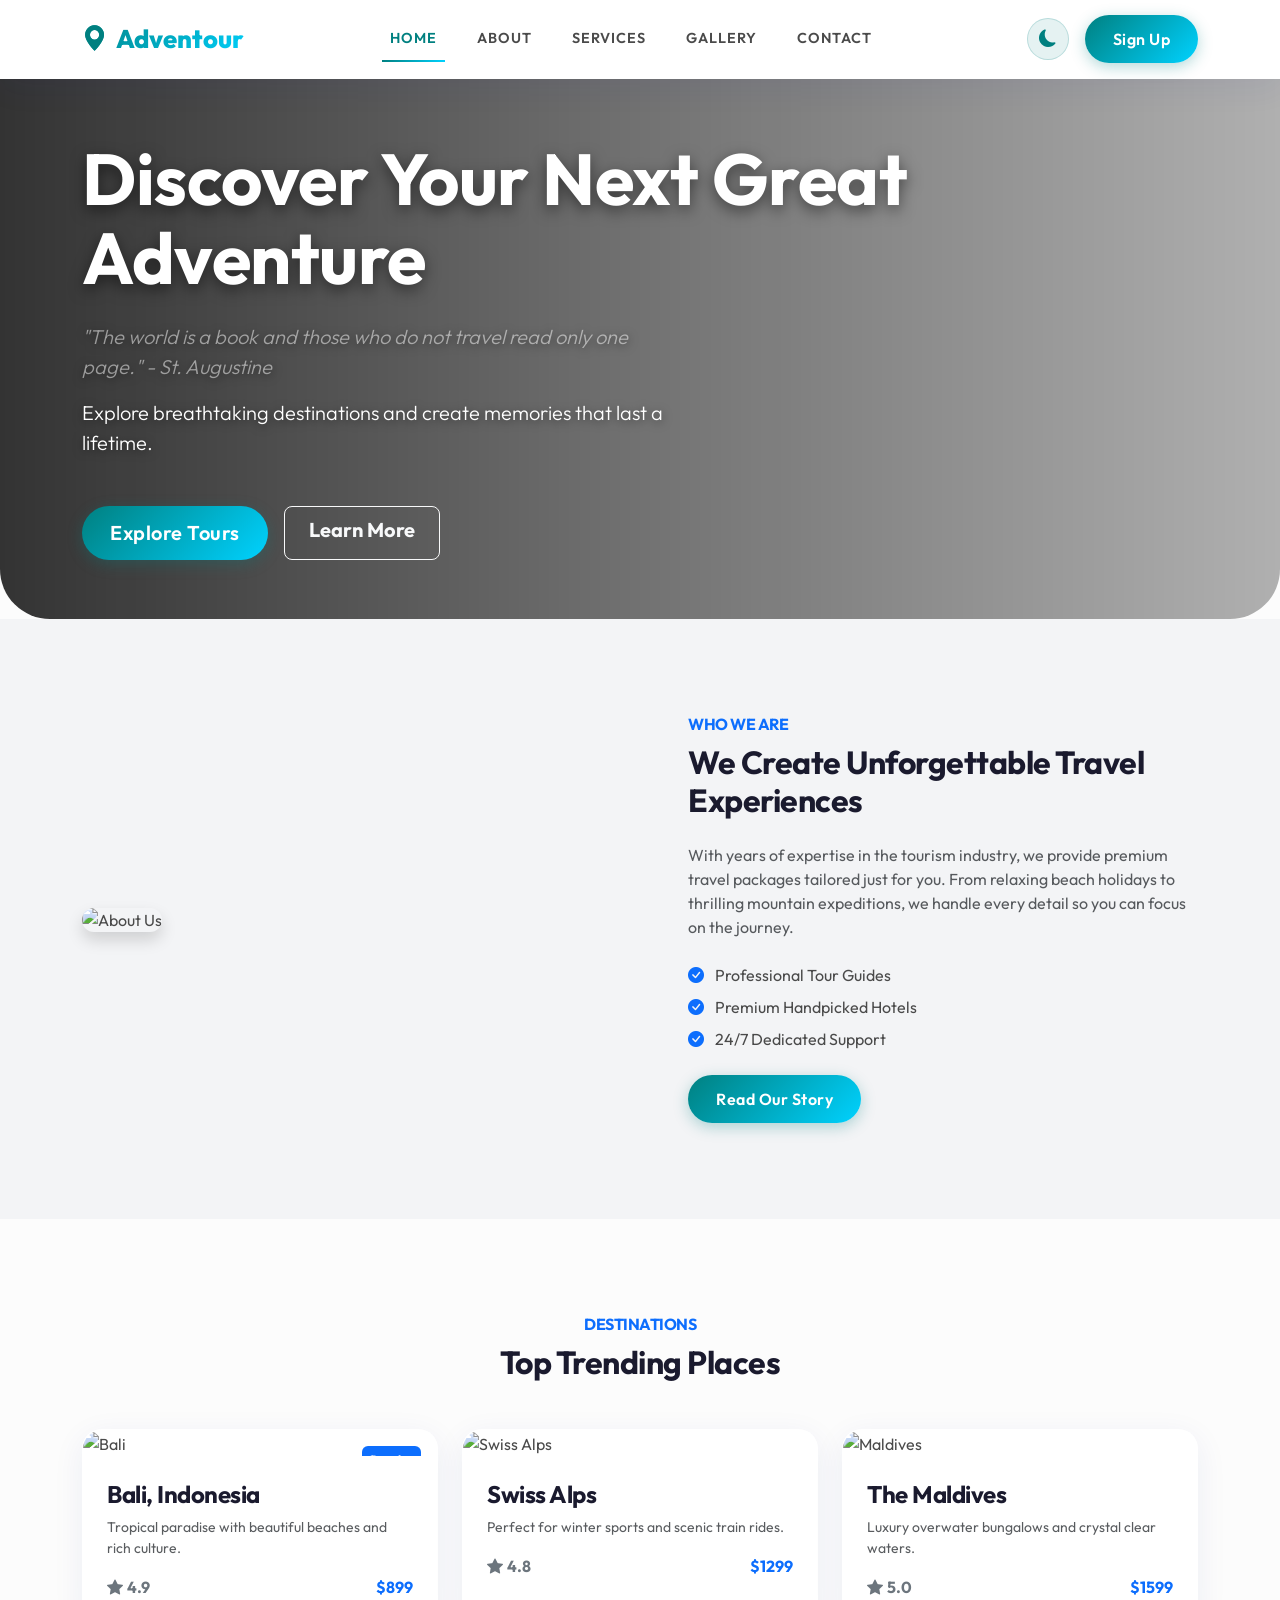
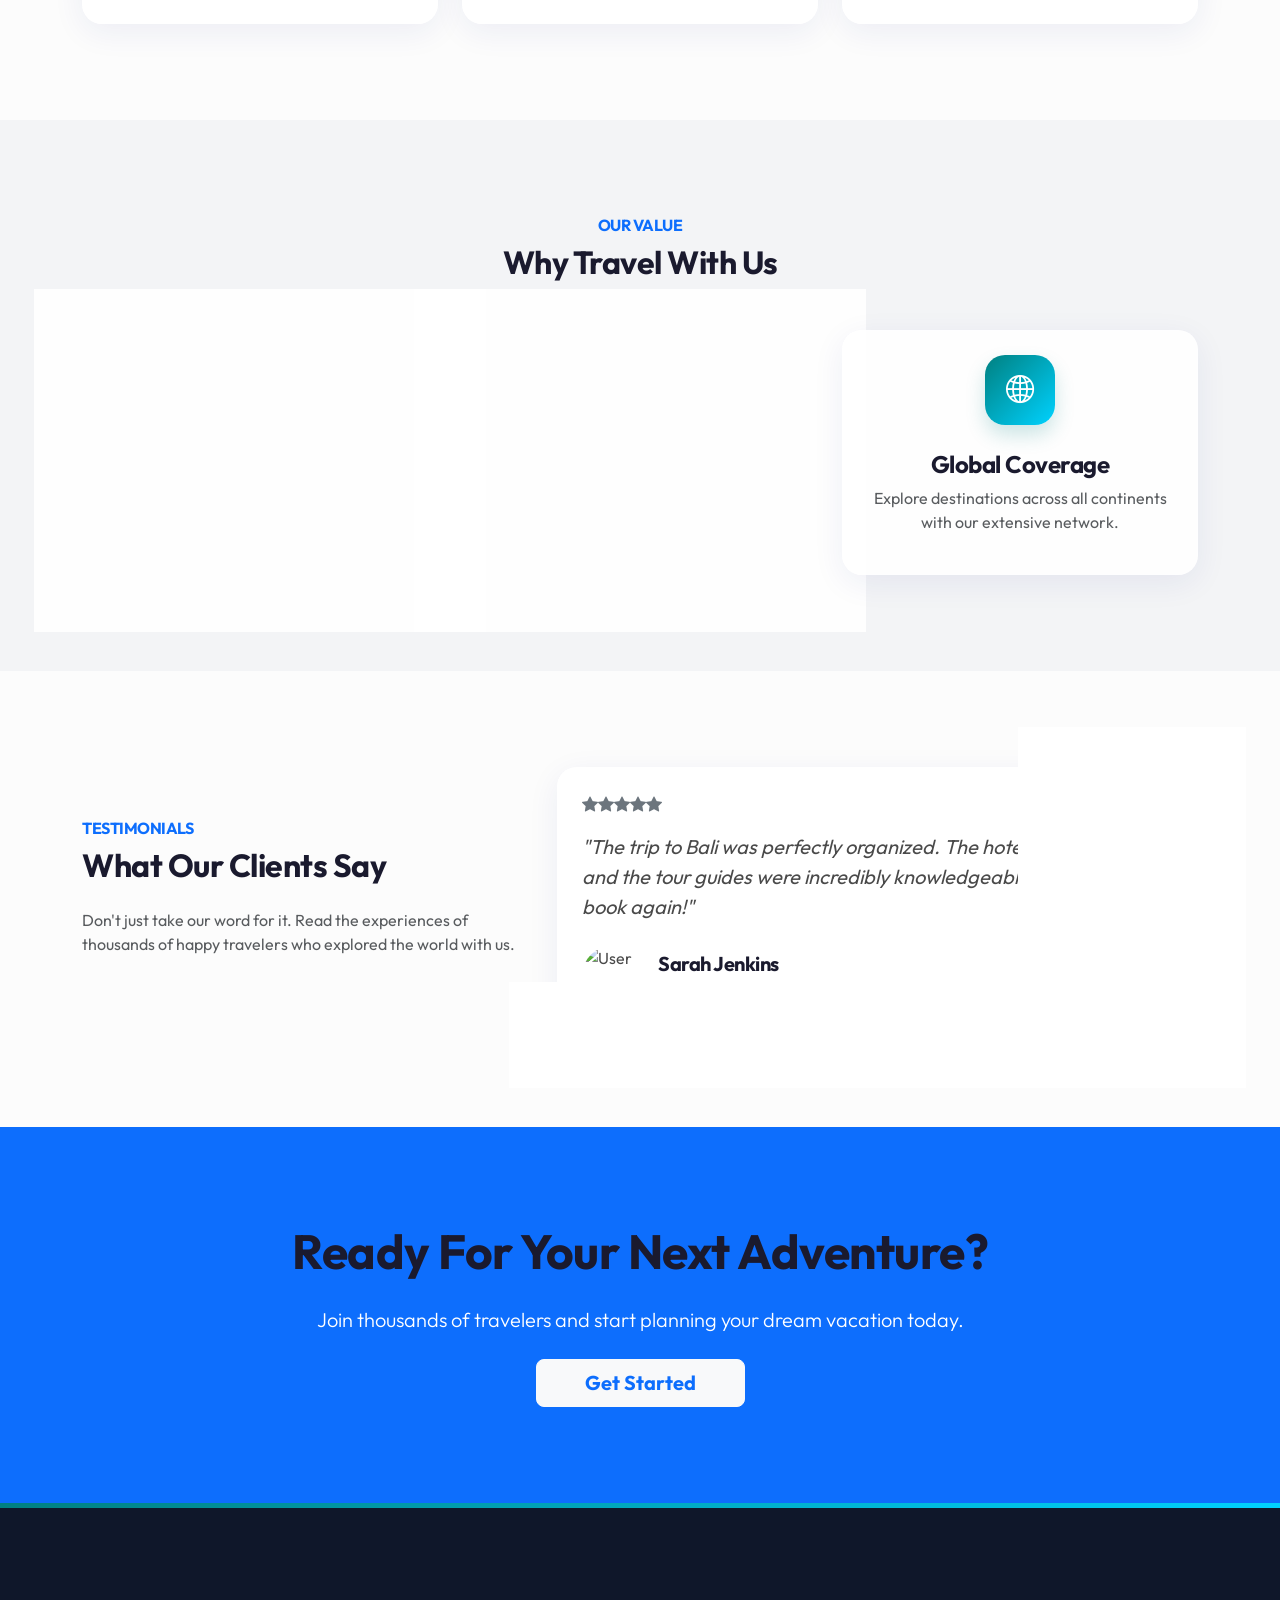
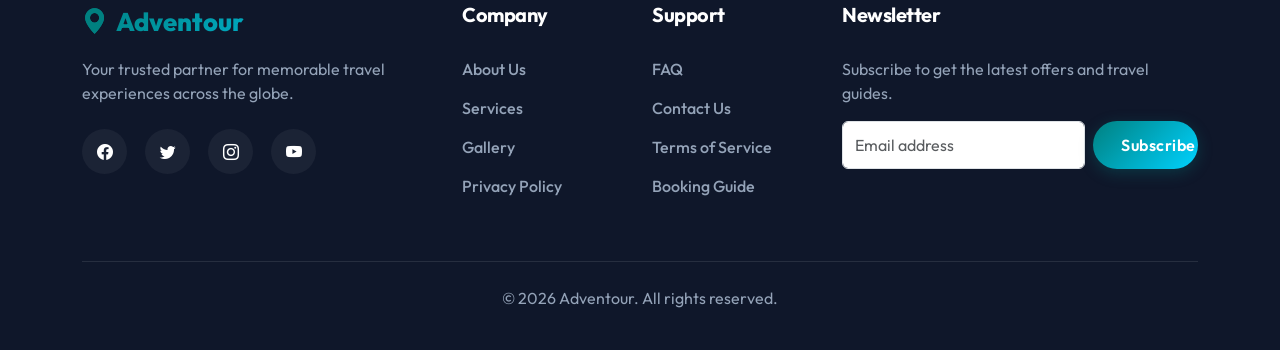
==== index.html @ cae98394 "Initial commit - Complete Adventour UI implementation" ====
<!DOCTYPE html>
<html lang="en">
<head>
  <meta charset="UTF-8">
  <meta name="viewport" content="width=device-width, initial-scale=1.0">
  <title>Adventour - Travel & Tourism</title>
  <meta name="description" content="Explore the world with Adventour. Premium travel and tourism services for your next adventure.">
  
  <!-- Bootstrap 5 CSS -->
  <link href="https://cdn.jsdelivr.net/npm/bootstrap@5.3.0/dist/css/bootstrap.min.css" rel="stylesheet">
  <!-- Bootstrap Icons -->
  <link href="https://cdn.jsdelivr.net/npm/bootstrap-icons@1.10.5/font/bootstrap-icons.css" rel="stylesheet">
  <!-- Custom CSS -->
  <link rel="stylesheet" href="assets/css/style.css">
</head>
<body>

  <!-- Navbar -->
  <nav class="navbar navbar-expand-lg sticky-top">
    <div class="container">
      <a class="navbar-brand" href="index.html">
        <i class="bi bi-geo-alt-fill"></i>Adventour
      </a>
      <button class="navbar-toggler" type="button" data-bs-toggle="offcanvas" data-bs-target="#offcanvasNavbar" aria-controls="offcanvasNavbar">
        <span class="navbar-toggler-icon"></span>
      </button>
      
      <div class="offcanvas offcanvas-end" tabindex="-1" id="offcanvasNavbar" aria-labelledby="offcanvasNavbarLabel">
        <div class="offcanvas-header">
          <h5 class="offcanvas-title" id="offcanvasNavbarLabel">Menu</h5>
          <button type="button" class="btn-close" data-bs-dismiss="offcanvas" aria-label="Close"></button>
        </div>
        <div class="offcanvas-body align-items-center">
          <ul class="navbar-nav mx-auto mb-2 mb-lg-0">
            <li class="nav-item">
              <a class="nav-link active" href="index.html">Home</a>
            </li>
            <li class="nav-item">
              <a class="nav-link" href="about.html">About</a>
            </li>
            <li class="nav-item">
              <a class="nav-link" href="services.html">Services</a>
            </li>
            <li class="nav-item">
              <a class="nav-link" href="gallery.html">Gallery</a>
            </li>
            <li class="nav-item">
              <a class="nav-link" href="contact.html">Contact</a>
            </li>
          </ul>
          <div class="d-flex ms-lg-4 mt-3 mt-lg-0 gap-3 align-items-center">
            <button id="themeToggle" class="theme-toggle" aria-label="Toggle theme">
              <i class="bi bi-moon-fill"></i>
            </button>
            <a href="signup.html" class="btn btn-primary-custom">Sign Up</a>
          </div>
        </div>
      </div>
    </div>
  </nav>

  <!-- Section 1: Hero -->
  <section class="hero-section" style="background-image: url('https://picsum.photos/seed/hero1/1920/1080');">
    <div class="container hero-content animate-up-target">
      <h1 class="display-3 text-white fw-bold mb-4">Discover Your Next Great Adventure</h1>
      <p class="lead text-white-50 fst-italic mb-3">"The world is a book and those who do not travel read only one page." - St. Augustine</p>
      <p class="lead text-white mb-5">Explore breathtaking destinations and create memories that last a lifetime.</p>
      <div class="d-inline-flex gap-3">
        <a href="services.html" class="btn btn-primary-custom btn-lg">Explore Tours</a>
        <a href="about.html" class="btn btn-outline-light btn-lg rounded-3 fw-bold px-4">Learn More</a>
      </div>
    </div>
  </section>

  <!-- Section 2: About Us Snippet -->
  <section class="py-5 bg-light-bg">
    <div class="container py-5">
      <div class="row align-items-center">
        <div class="col-lg-6 mb-4 mb-lg-0 animate-up-target">
          <img src="https://picsum.photos/seed/about-home/600/500" alt="About Us" class="img-fluid rounded-4 shadow">
        </div>
        <div class="col-lg-6 ps-lg-5 animate-up-target" style="animation-delay: 0.2s;">
          <h6 class="text-primary fw-bold text-uppercase mb-2">Who We Are</h6>
          <h2 class="mb-4">We Create Unforgettable Travel Experiences</h2>
          <p class="text-muted mb-4">With years of expertise in the tourism industry, we provide premium travel packages tailored just for you. From relaxing beach holidays to thrilling mountain expeditions, we handle every detail so you can focus on the journey.</p>
          <ul class="list-unstyled mb-4">
            <li class="mb-2"><i class="bi bi-check-circle-fill text-primary me-2"></i> Professional Tour Guides</li>
            <li class="mb-2"><i class="bi bi-check-circle-fill text-primary me-2"></i> Premium Handpicked Hotels</li>
            <li class="mb-2"><i class="bi bi-check-circle-fill text-primary me-2"></i> 24/7 Dedicated Support</li>
          </ul>
          <a href="about.html" class="btn btn-primary-custom">Read Our Story</a>
        </div>
      </div>
    </div>
  </section>

  <!-- Section 3: Popular Destinations -->
  <section class="py-5">
    <div class="container py-5">
      <div class="text-center mb-5 animate-up-target">
        <h6 class="text-primary fw-bold text-uppercase mb-2">Destinations</h6>
        <h2>Top Trending Places</h2>
      </div>
      <div class="row g-4">
        <div class="col-md-4 animate-up-target">
          <div class="destination-card h-100">
            <div class="position-relative overflow-hidden">
              <img src="https://picsum.photos/seed/dest1/400/300" alt="Bali">
              <span class="badge bg-primary position-absolute top-0 end-0 m-3 p-2">Popular</span>
            </div>
            <div class="p-4">
              <h4 class="mb-2">Bali, Indonesia</h4>
              <p class="text-muted small mb-3">Tropical paradise with beautiful beaches and rich culture.</p>
              <div class="d-flex justify-content-between align-items-center">
                <span class="text-secondary fw-bold"><i class="bi bi-star-fill me-1"></i>4.9</span>
                <span class="text-primary fw-bold">$899</span>
              </div>
            </div>
          </div>
        </div>
        <div class="col-md-4 animate-up-target" style="animation-delay: 0.1s;">
          <div class="destination-card h-100">
            <div class="position-relative overflow-hidden">
              <img src="https://picsum.photos/seed/dest2/400/300" alt="Swiss Alps">
            </div>
            <div class="p-4">
              <h4 class="mb-2">Swiss Alps</h4>
              <p class="text-muted small mb-3">Perfect for winter sports and scenic train rides.</p>
              <div class="d-flex justify-content-between align-items-center">
                <span class="text-secondary fw-bold"><i class="bi bi-star-fill me-1"></i>4.8</span>
                <span class="text-primary fw-bold">$1299</span>
              </div>
            </div>
          </div>
        </div>
        <div class="col-md-4 animate-up-target" style="animation-delay: 0.2s;">
          <div class="destination-card h-100">
            <div class="position-relative overflow-hidden">
              <img src="https://picsum.photos/seed/dest3/400/300" alt="Maldives">
            </div>
            <div class="p-4">
              <h4 class="mb-2">The Maldives</h4>
              <p class="text-muted small mb-3">Luxury overwater bungalows and crystal clear waters.</p>
              <div class="d-flex justify-content-between align-items-center">
                <span class="text-secondary fw-bold"><i class="bi bi-star-fill me-1"></i>5.0</span>
                <span class="text-primary fw-bold">$1599</span>
              </div>
            </div>
          </div>
        </div>
      </div>
    </div>
  </section>

  <!-- Section 4: Why Choose Us -->
  <section class="py-5 bg-light-bg">
    <div class="container py-5">
      <div class="text-center mb-5 animate-up-target">
        <h6 class="text-primary fw-bold text-uppercase mb-2">Our Value</h6>
        <h2>Why Travel With Us</h2>
      </div>
      <div class="row g-4 text-center">
        <div class="col-md-4 animate-up-target">
          <div class="feature-card p-4 h-100 d-flex flex-column align-items-center">
            <div class="icon-box"><i class="bi bi-wallet2"></i></div>
            <h4>Best Price Guarantee</h4>
            <p class="text-muted">We ensure you get the best value for your money with no hidden costs.</p>
          </div>
        </div>
        <div class="col-md-4 animate-up-target" style="animation-delay: 0.1s;">
          <div class="feature-card p-4 h-100 d-flex flex-column align-items-center">
            <div class="icon-box"><i class="bi bi-shield-check"></i></div>
            <h4>Safe & Secure</h4>
            <p class="text-muted">Your safety is our top priority, with strict protocols and insured trips.</p>
          </div>
        </div>
        <div class="col-md-4 animate-up-target" style="animation-delay: 0.2s;">
          <div class="feature-card p-4 h-100 d-flex flex-column align-items-center">
            <div class="icon-box"><i class="bi bi-globe2"></i></div>
            <h4>Global Coverage</h4>
            <p class="text-muted">Explore destinations across all continents with our extensive network.</p>
          </div>
        </div>
      </div>
    </div>
  </section>

  <!-- Section 5: Testimonials -->
  <section class="py-5">
    <div class="container py-5">
      <div class="row align-items-center">
        <div class="col-lg-5 animate-up-target">
          <h6 class="text-primary fw-bold text-uppercase mb-2">Testimonials</h6>
          <h2 class="mb-4">What Our Clients Say</h2>
          <p class="text-muted mb-4">Don't just take our word for it. Read the experiences of thousands of happy travelers who explored the world with us.</p>
        </div>
        <div class="col-lg-7 animate-up-target" style="animation-delay: 0.2s;">
          <div class="feature-card p-4">
            <div class="d-flex mb-3 text-secondary">
              <i class="bi bi-star-fill"></i><i class="bi bi-star-fill"></i><i class="bi bi-star-fill"></i><i class="bi bi-star-fill"></i><i class="bi bi-star-fill"></i>
            </div>
            <p class="fs-5 fst-italic mb-4">"The trip to Bali was perfectly organized. The hotel was amazing and the tour guides were incredibly knowledgeable. Will definitely book again!"</p>
            <div class="d-flex align-items-center">
              <img src="https://picsum.photos/seed/user1/60/60" alt="User" class="rounded-circle me-3" width="60" height="60">
              <div>
                <h5 class="mb-0">Sarah Jenkins</h5>
                <small class="text-muted">Travelled to Bali</small>
              </div>
            </div>
          </div>
        </div>
      </div>
    </div>
  </section>

  <!-- Section 6: CTA -->
  <section class="py-5 bg-primary text-white text-center">
    <div class="container py-5 animate-up-target">
      <h2 class="display-5 fw-bold mb-4">Ready For Your Next Adventure?</h2>
      <p class="lead mb-4">Join thousands of travelers and start planning your dream vacation today.</p>
      <a href="signup.html" class="btn btn-light btn-lg fw-bold text-primary px-5 rounded-3">Get Started</a>
    </div>
  </section>

  <!-- Footer -->
  <footer class="footer">
    <div class="container">
      <div class="row g-4">
        <div class="col-lg-4 col-md-6">
          <a href="index.html" class="text-decoration-none d-block mb-3 brand-logo">
            <i class="bi bi-geo-alt-fill"></i>Adventour
          </a>
          <p class="mb-4">Your trusted partner for memorable travel experiences across the globe.</p>
          <div class="social-icons">
            <a href="#"><i class="bi bi-facebook"></i></a>
            <a href="#"><i class="bi bi-twitter"></i></a>
            <a href="#"><i class="bi bi-instagram"></i></a>
            <a href="#"><i class="bi bi-youtube"></i></a>
          </div>
        </div>
        <div class="col-lg-2 col-md-6">
          <h5>Company</h5>
          <a href="about.html" class="footer-link">About Us</a>
          <a href="services.html" class="footer-link">Services</a>
          <a href="gallery.html" class="footer-link">Gallery</a>
          <a href="#" class="footer-link">Privacy Policy</a>
        </div>
        <div class="col-lg-2 col-md-6">
          <h5>Support</h5>
          <a href="#" class="footer-link">FAQ</a>
          <a href="#" class="footer-link">Contact Us</a>
          <a href="#" class="footer-link">Terms of Service</a>
          <a href="#" class="footer-link">Booking Guide</a>
        </div>
        <div class="col-lg-4 col-md-6">
          <h5>Newsletter</h5>
          <p>Subscribe to get the latest offers and travel guides.</p>
          <form class="d-flex mt-3">
            <input type="email" class="form-control me-2" placeholder="Email address" required>
            <button class="btn btn-primary-custom" type="submit">Subscribe</button>
          </form>
        </div>
      </div>
      <hr class="mt-5 mb-4 border-secondary">
      <div class="text-center">
        <p class="mb-0">&copy; 2026 Adventour. All rights reserved.</p>
      </div>
    </div>
  </footer>

  <button id="backToTop" title="Go to top"><i class="bi bi-arrow-up"></i></button>

  <!-- Bootstrap JS -->
  <script src="https://cdn.jsdelivr.net/npm/bootstrap@5.3.0/dist/js/bootstrap.bundle.min.js"></script>
  <!-- Custom JS -->
  <script src="assets/js/main.js"></script>
</body>
</html>
---- assets/css/style.css ----
@import url('https://fonts.googleapis.com/css2?family=Outfit:wght@300;400;500;600;700;800&display=swap');

:root {
  /* Rich Teal/Azure Theme */
  --primary-color: #008080; /* Teal */
  --primary-gradient: linear-gradient(135deg, #008080 0%, #00d2ff 100%);
  --secondary-color: #ff9a44;
  --tertiary-color: #1a1a2e;
  --bg-color: #fcfcfc;
  --text-color: #4a4a4a;
  --light-bg: #f3f4f6;
  --card-bg: rgba(255, 255, 255, 0.85);
  --glass-border: rgba(255, 255, 255, 0.4);
  --glass-shadow: 0 8px 32px 0 rgba(31, 38, 135, 0.07);
  --transition: all 0.4s cubic-bezier(0.25, 0.8, 0.25, 1);
}

[data-theme="dark"] {
  --primary-color: #00d2ff;
  --primary-gradient: linear-gradient(135deg, #00d2ff 0%, #008080 100%);
  --secondary-color: #ffb75e;
  --tertiary-color: #f8fafc;
  --bg-color: #0f172a;
  --text-color: #e2e8f0;
  --light-bg: #1e293b;
  --card-bg: rgba(30, 41, 59, 0.7);
  --glass-border: rgba(255, 255, 255, 0.05);
  --glass-shadow: 0 8px 32px 0 rgba(0, 0, 0, 0.3);
}

/* Strict Dark Mode Contrast Overrides */
[data-theme="dark"] .text-muted, 
[data-theme="dark"] .text-secondary {
  color: #94a3b8 !important;
}

[data-theme="dark"] .form-control {
  background-color: #1e293b;
  border-color: rgba(255, 255, 255, 0.1);
  color: #f8fafc;
}

[data-theme="dark"] .form-control::placeholder {
  color: #64748b;
}

[data-theme="dark"] .form-control:focus {
  background-color: #0f172a;
  color: #f8fafc;
}

[data-theme="dark"] .input-group .btn-outline-secondary,
[data-theme="dark"] .auth-wrapper .btn-outline-secondary {
  border-color: rgba(255, 255, 255, 0.2);
  color: #cbd5e1;
}

[data-theme="dark"] .auth-wrapper .btn-outline-secondary:hover {
  background-color: rgba(255, 255, 255, 0.1);
  color: #fff;
}

[data-theme="dark"] .accordion-button {
  color: #f8fafc;
  background-color: transparent;
}
[data-theme="dark"] .accordion-button:not(.collapsed) {
  color: var(--primary-color);
  background-color: rgba(0, 210, 255, 0.05);
}
[data-theme="dark"] .accordion-button::after {
  filter: invert(1);
}

/* Utility Background */
.bg-light-bg {
  background-color: var(--light-bg);
}

body {
  font-family: 'Outfit', sans-serif;
  background-color: var(--bg-color);
  color: var(--text-color);
  transition: var(--transition);
  overflow-x: hidden;
}

h1, h2, h3, h4, h5, h6 {
  font-weight: 700;
  color: var(--tertiary-color);
  letter-spacing: -0.5px;
}

a {
  text-decoration: none;
  color: var(--primary-color);
  transition: var(--transition);
}

a:hover {
  color: var(--secondary-color);
}

/* Custom Buttons with Premium Feel */
.btn-primary-custom {
  background: var(--primary-gradient);
  color: white !important;
  border: none;
  padding: 12px 28px;
  border-radius: 50px;
  font-weight: 600;
  letter-spacing: 0.5px;
  transition: var(--transition);
  box-shadow: 0 4px 15px rgba(0, 128, 128, 0.3);
  position: relative;
  overflow: hidden;
  z-index: 1;
}

.btn-primary-custom::before {
  content: '';
  position: absolute;
  top: 0; left: 0; right: 0; bottom: 0;
  background: linear-gradient(135deg, #00d2ff 0%, #008080 100%);
  z-index: -1;
  transition: var(--transition);
  opacity: 0;
}

.btn-primary-custom:hover::before {
  opacity: 1;
}

.btn-primary-custom:hover {
  transform: translateY(-3px);
  box-shadow: 0 8px 25px rgba(0, 128, 128, 0.4);
}

.btn-outline-custom {
  background-color: transparent;
  color: var(--primary-color) !important;
  border: 2px solid var(--primary-color);
  padding: 10px 26px;
  border-radius: 50px;
  font-weight: 600;
  transition: var(--transition);
}

.btn-outline-custom:hover {
  background: var(--primary-gradient);
  border-color: transparent;
  color: white !important;
  transform: translateY(-3px);
  box-shadow: 0 8px 25px rgba(0, 128, 128, 0.3);
}

/* Glassmorphism Navbar */
.navbar {
  background-color: var(--card-bg) !important;
  backdrop-filter: blur(12px);
  -webkit-backdrop-filter: blur(12px);
  border-bottom: 1px solid var(--glass-border);
  box-shadow: var(--glass-shadow);
  padding: 15px 0;
  transition: var(--transition);
}

.navbar-brand, .brand-logo {
  font-weight: 800 !important;
  font-size: 1.6rem !important;
  background: var(--primary-gradient);
  -webkit-background-clip: text;
  -webkit-text-fill-color: transparent;
  display: inline-block;
}

.navbar-brand i, .brand-logo i {
  -webkit-text-fill-color: var(--primary-color);
  margin-right: 8px;
}
[dir="rtl"] .navbar-brand i, [dir="rtl"] .brand-logo i { margin-right: 0; margin-left: 8px; }

.nav-link {
  font-weight: 600;
  color: var(--text-color) !important;
  margin: 0 12px;
  position: relative;
  text-transform: uppercase;
  font-size: 0.9rem;
  letter-spacing: 1px;
}

.nav-link::after {
  content: '';
  position: absolute;
  width: 0; height: 2px;
  bottom: -4px; left: 0;
  background: var(--primary-gradient);
  transition: var(--transition);
}

.nav-link:hover::after, .nav-link.active::after {
  width: 100%;
}

.nav-link:hover, .nav-link.active {
  color: var(--primary-color) !important;
}

/* Polished Theme Toggle */
.theme-toggle {
  cursor: pointer;
  font-size: 1.1rem;
  color: var(--primary-color);
  background: rgba(0, 128, 128, 0.1);
  border: 1px solid rgba(0, 128, 128, 0.2);
  width: 42px;
  height: 42px;
  border-radius: 50%;
  display: flex;
  align-items: center;
  justify-content: center;
  transition: var(--transition);
}
[data-theme="dark"] .theme-toggle {
  background: rgba(0, 210, 255, 0.1);
  border-color: rgba(0, 210, 255, 0.2);
}
.theme-toggle:hover {
  transform: rotate(30deg) scale(1.1);
  background: var(--primary-gradient);
  color: white;
}

/* Premium Hero Section */
.hero-section {
  position: relative;
  height: 60vh;
  min-height: 450px;
  display: flex;
  align-items: center;
  background-size: cover;
  background-position: center;
  background-attachment: fixed;
  color: white;
  border-bottom-left-radius: 50px;
  border-bottom-right-radius: 50px;
  overflow: hidden;
}
.hero-section::before {
  content: '';
  position: absolute;
  top: 0; left: 0; right: 0; bottom: 0;
  background: linear-gradient(to right, rgba(0,0,0,0.8) 0%, rgba(0,0,0,0.3) 100%);
  z-index: 1;
}
.hero-content {
  position: relative;
  z-index: 2;
  width: 100%;
}

.hero-content h1 {
  font-size: 4.5rem;
  line-height: 1.1;
  text-shadow: 0 5px 15px rgba(0,0,0,0.5);
  color: #fff;
}
.hero-content p {
  font-size: 1.25rem;
  max-width: 600px;
  text-shadow: 0 2px 10px rgba(0,0,0,0.5);
  margin-bottom: 2rem;
}

@media (max-width: 768px) {
  .hero-content h1 { font-size: 3rem; }
  .hero-section { border-radius: 0; }
  .hero-content { text-align: center !important; }
  .hero-content p { margin: 0 auto 2rem; }
}

/* Glassmorphism Cards & Hover Effects */
.feature-card, .service-card, .destination-card, .gallery-item {
  background: var(--card-bg);
  backdrop-filter: blur(10px);
  -webkit-backdrop-filter: blur(10px);
  border: 1px solid var(--glass-border);
  border-radius: 20px;
  overflow: hidden;
  box-shadow: var(--glass-shadow);
  transition: var(--transition);
}

.feature-card:hover, .service-card:hover, .destination-card:hover {
  transform: translateY(-12px);
  box-shadow: 0 20px 40px rgba(0,0,0,0.15);
  border-color: var(--primary-color);
}

.service-card img, .destination-card img, .gallery-item img {
  width: 100%;
  height: 280px;
  object-fit: cover;
  transition: transform 0.6s cubic-bezier(0.25, 0.8, 0.25, 1);
}

.destination-card:hover img, .gallery-item:hover img {
  transform: scale(1.1);
}

.icon-box {
  width: 70px;
  height: 70px;
  background: var(--primary-gradient);
  color: white;
  border-radius: 20px;
  display: flex;
  align-items: center;
  justify-content: center;
  font-size: 28px;
  margin-bottom: 25px;
  box-shadow: 0 10px 20px rgba(0,128,128,0.2);
}

/* Footer */
.footer {
  background-color: #0f172a; /* Always dark slate for contrast */
  color: #94a3b8;
  padding: 100px 0 40px;
  position: relative;
  overflow: hidden;
}

.footer p {
  color: #94a3b8 !important;
}

.footer::before {
  content: '';
  position: absolute;
  top: 0; left: 0; width: 100%; height: 5px;
  background: var(--primary-gradient);
}

.footer h5 {
  color: #ffffff !important;
  margin-bottom: 30px;
  font-weight: 700;
}

.footer-link {
  color: #94a3b8;
  display: block;
  margin-bottom: 15px;
  font-weight: 500;
}

.footer-link:hover {
  color: var(--primary-color);
  transform: translateX(5px);
}
[dir="rtl"] .footer-link:hover { transform: translateX(-5px); }

.social-icons a {
  display: inline-flex;
  align-items: center;
  justify-content: center;
  width: 45px;
  height: 45px;
  background: rgba(255,255,255,0.05);
  color: white;
  border-radius: 50%;
  margin-right: 15px;
  transition: var(--transition);
}
[dir="rtl"] .social-icons a { margin-right: 0; margin-left: 15px; }
.social-icons a:hover {
  background: var(--primary-gradient);
  transform: translateY(-5px);
  box-shadow: 0 10px 20px rgba(0,128,128,0.3);
}

#backToTop {
  position: fixed;
  bottom: 40px;
  right: 40px;
  width: 55px;
  height: 55px;
  border-radius: 50%;
  background: var(--primary-gradient);
  color: white;
  border: none;
  display: none;
  align-items: center;
  justify-content: center;
  z-index: 99;
  cursor: pointer;
  box-shadow: 0 10px 25px rgba(0,128,128,0.4);
  transition: var(--transition);
}
[dir="rtl"] #backToTop { right: auto; left: 40px; }
#backToTop:hover {
  transform: translateY(-5px);
}

/* Auth & Contact Pages */
.auth-wrapper {
  min-height: 100vh;
  display: flex;
  align-items: center;
  background: var(--light-bg);
  padding: 60px 0;
  position: relative;
  z-index: 1;
}

.auth-wrapper::before {
  content: '';
  position: absolute;
  top: 0; left: 0; right: 0; bottom: 0;
  background-image: radial-gradient(circle at 15% 50%, rgba(0, 128, 128, 0.05), transparent 25%),
                    radial-gradient(circle at 85% 30%, rgba(0, 210, 255, 0.05), transparent 25%);
  z-index: -1;
}

/* Floating Labels for Forms */
.form-floating > .form-control:focus ~ label,
.form-floating > .form-control:not(:placeholder-shown) ~ label {
  color: var(--primary-color);
}
.form-control:focus {
  border-color: var(--primary-color);
  box-shadow: 0 0 0 0.25rem rgba(0, 128, 128, 0.25);
}

/* Animations */
.animate-up {
  opacity: 0;
  transform: translateY(40px);
  animation: slideUp 0.8s cubic-bezier(0.25, 0.8, 0.25, 1) forwards;
}

@keyframes slideUp {
  to {
    opacity: 1;
    transform: translateY(0);
  }
}
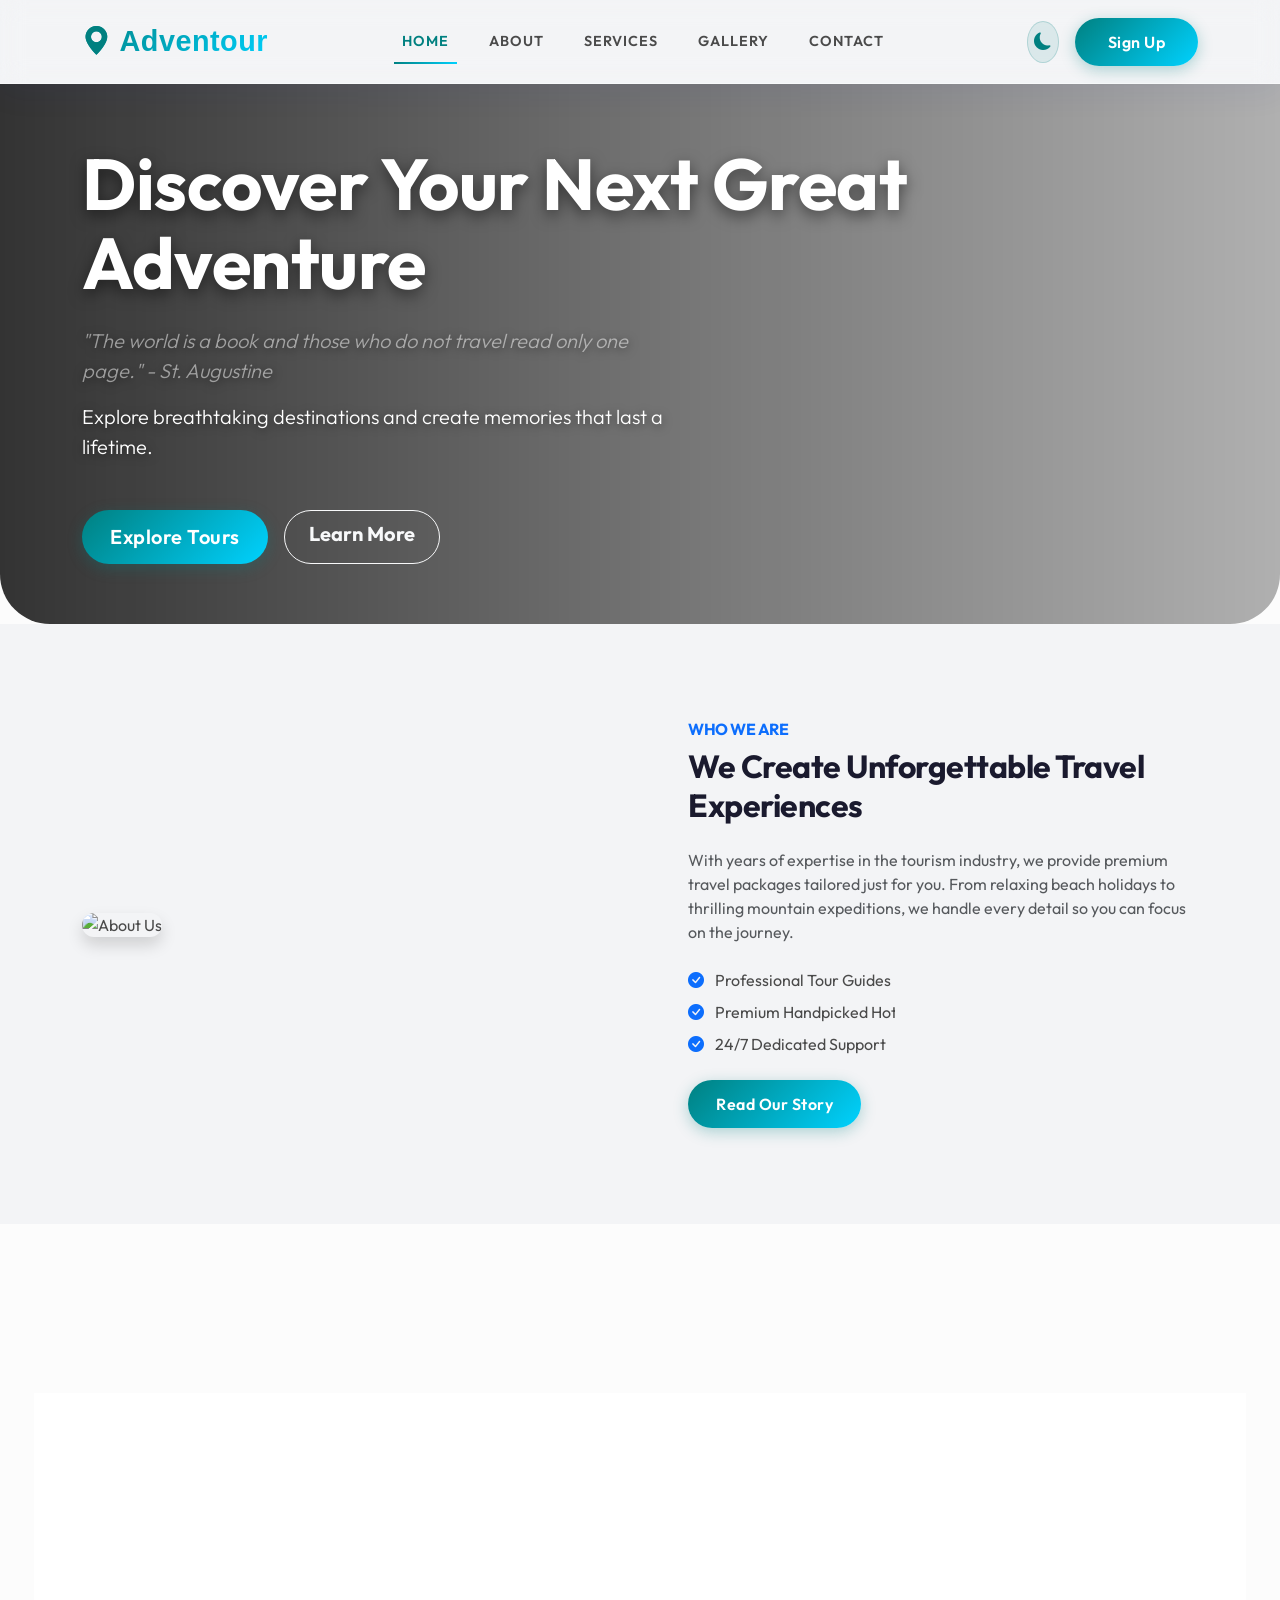
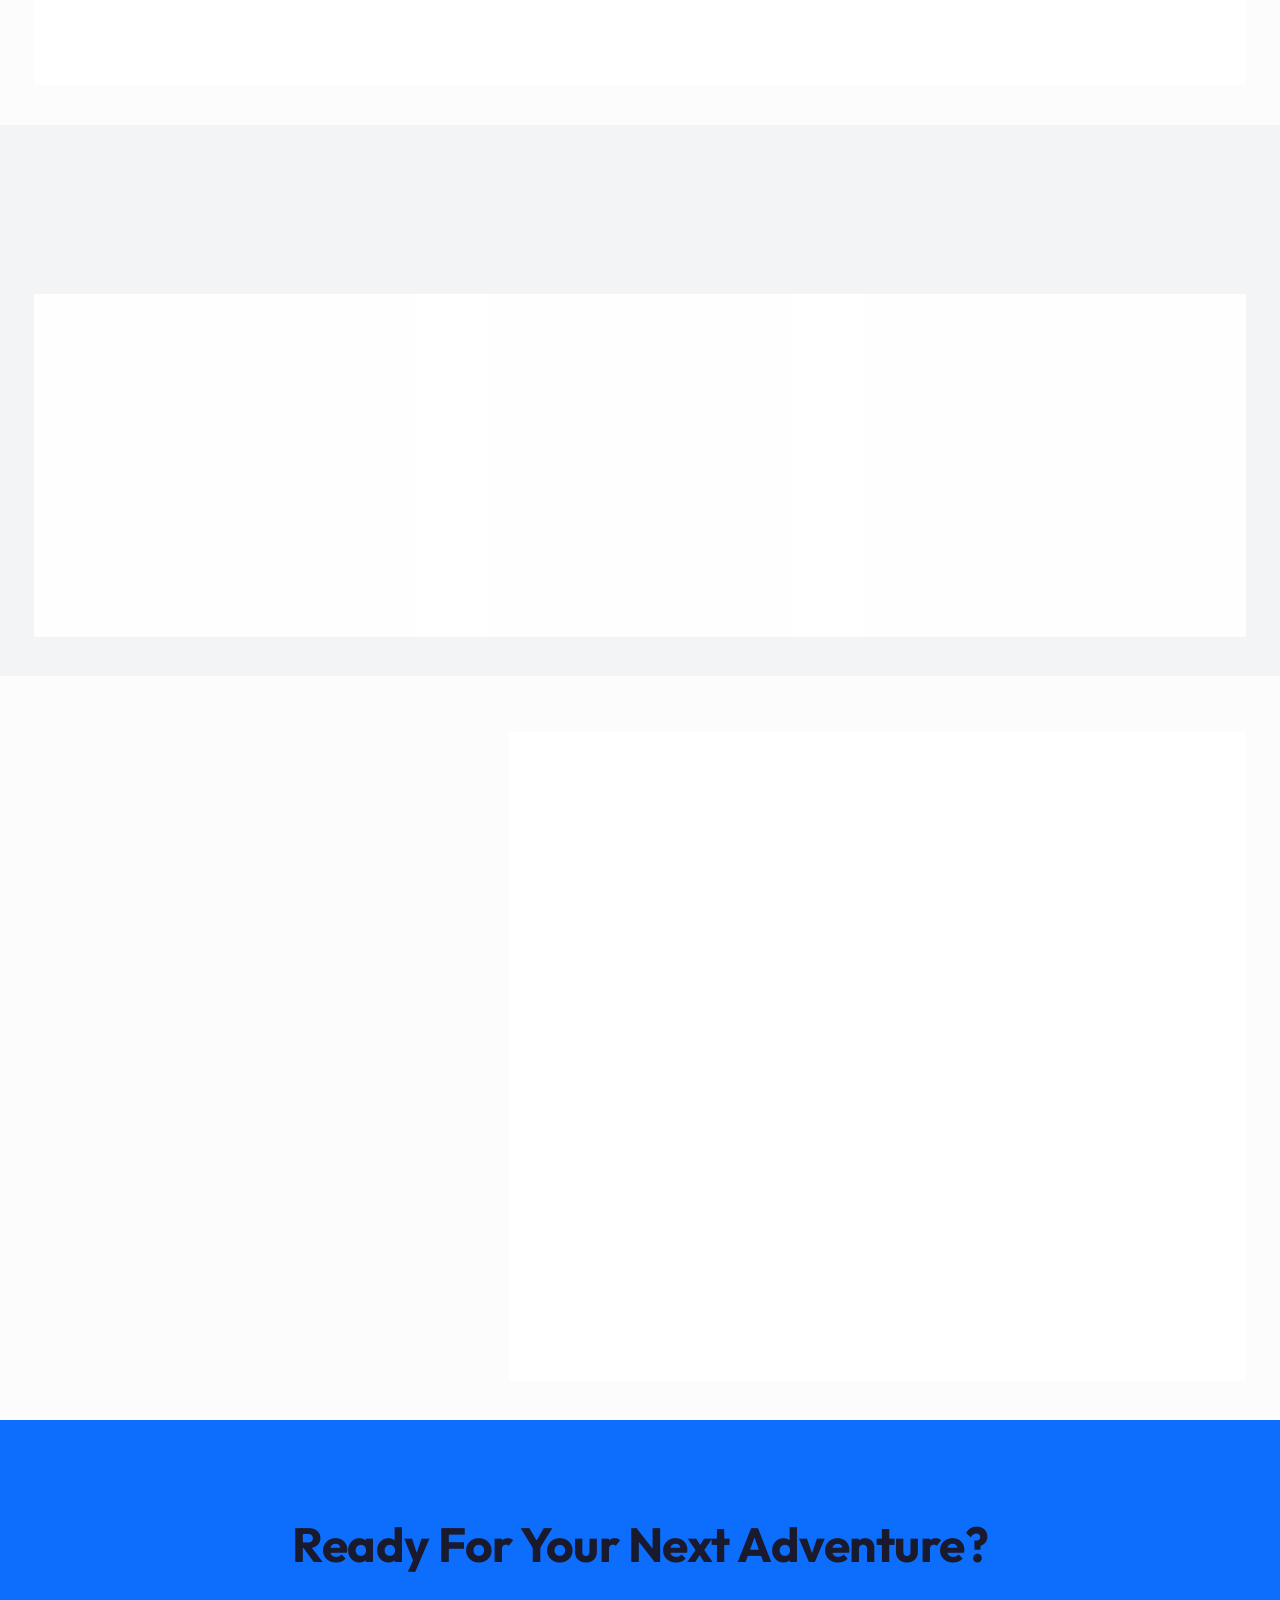
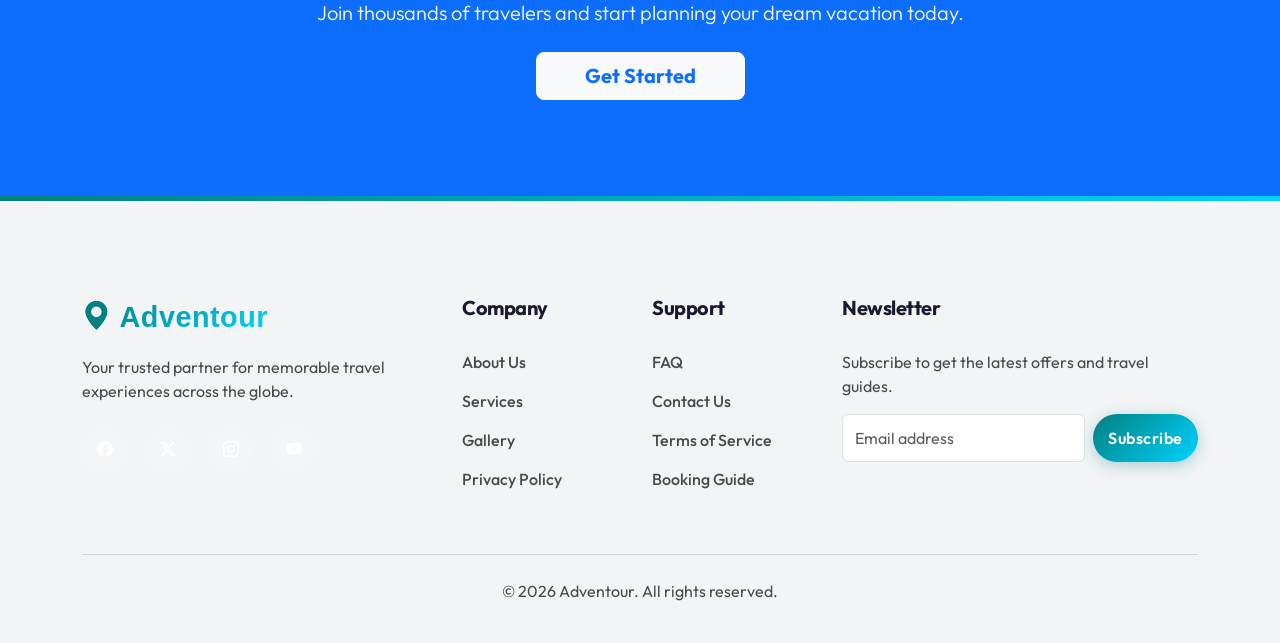
==== commit d89f9f5e: "UI enhancements and layout fixes: centered mobile menu buttons, fixed CTA text alignment, adjusted s" ====
--- a/index.html
+++ b/index.html
@@ -9,9 +9,11 @@
   <!-- Bootstrap 5 CSS -->
   <link href="https://cdn.jsdelivr.net/npm/bootstrap@5.3.0/dist/css/bootstrap.min.css" rel="stylesheet">
   <!-- Bootstrap Icons -->
-  <link href="https://cdn.jsdelivr.net/npm/bootstrap-icons@1.10.5/font/bootstrap-icons.css" rel="stylesheet">
+  <link href="https://cdn.jsdelivr.net/npm/bootstrap-icons@1.11.3/font/bootstrap-icons.css" rel="stylesheet">
   <!-- Custom CSS -->
   <link rel="stylesheet" href="assets/css/style.css">
+  <!-- Favicon -->
+  <link rel="icon" href="assets/favicon.jpg">
 </head>
 <body>
 
@@ -48,11 +50,11 @@
               <a class="nav-link" href="contact.html">Contact</a>
             </li>
           </ul>
-          <div class="d-flex ms-lg-4 mt-3 mt-lg-0 gap-3 align-items-center">
+          <div class="d-flex flex-column flex-lg-row ms-lg-4 mt-3 mt-lg-0 gap-3 align-items-center justify-content-center">
             <button id="themeToggle" class="theme-toggle" aria-label="Toggle theme">
               <i class="bi bi-moon-fill"></i>
             </button>
-            <a href="signup.html" class="btn btn-primary-custom">Sign Up</a>
+            <a href="signup.html" class="btn btn-primary-custom w-100 w-lg-auto">Sign Up</a>
           </div>
         </div>
       </div>
@@ -65,9 +67,9 @@
       <h1 class="display-3 text-white fw-bold mb-4">Discover Your Next Great Adventure</h1>
       <p class="lead text-white-50 fst-italic mb-3">"The world is a book and those who do not travel read only one page." - St. Augustine</p>
       <p class="lead text-white mb-5">Explore breathtaking destinations and create memories that last a lifetime.</p>
-      <div class="d-inline-flex gap-3">
+      <div class="d-inline-flex flex-column flex-sm-row gap-3">
         <a href="services.html" class="btn btn-primary-custom btn-lg">Explore Tours</a>
-        <a href="about.html" class="btn btn-outline-light btn-lg rounded-3 fw-bold px-4">Learn More</a>
+        <a href="about.html" class="btn btn-outline-light btn-lg rounded-pill fw-bold px-4">Learn More</a>
       </div>
     </div>
   </section>
@@ -103,15 +105,15 @@
       </div>
       <div class="row g-4">
         <div class="col-md-4 animate-up-target">
-          <div class="destination-card h-100">
+          <div class="destination-card h-100 d-flex flex-column">
             <div class="position-relative overflow-hidden">
               <img src="https://picsum.photos/seed/dest1/400/300" alt="Bali">
               <span class="badge bg-primary position-absolute top-0 end-0 m-3 p-2">Popular</span>
             </div>
-            <div class="p-4">
+            <div class="p-4 flex-grow-1 d-flex flex-column">
               <h4 class="mb-2">Bali, Indonesia</h4>
               <p class="text-muted small mb-3">Tropical paradise with beautiful beaches and rich culture.</p>
-              <div class="d-flex justify-content-between align-items-center">
+              <div class="d-flex justify-content-between align-items-center flex-nowrap mt-auto">
                 <span class="text-secondary fw-bold"><i class="bi bi-star-fill me-1"></i>4.9</span>
                 <span class="text-primary fw-bold">$899</span>
               </div>
@@ -119,14 +121,14 @@
           </div>
         </div>
         <div class="col-md-4 animate-up-target" style="animation-delay: 0.1s;">
-          <div class="destination-card h-100">
+          <div class="destination-card h-100 d-flex flex-column">
             <div class="position-relative overflow-hidden">
               <img src="https://picsum.photos/seed/dest2/400/300" alt="Swiss Alps">
             </div>
-            <div class="p-4">
+            <div class="p-4 flex-grow-1 d-flex flex-column">
               <h4 class="mb-2">Swiss Alps</h4>
               <p class="text-muted small mb-3">Perfect for winter sports and scenic train rides.</p>
-              <div class="d-flex justify-content-between align-items-center">
+              <div class="d-flex justify-content-between align-items-center flex-nowrap mt-auto">
                 <span class="text-secondary fw-bold"><i class="bi bi-star-fill me-1"></i>4.8</span>
                 <span class="text-primary fw-bold">$1299</span>
               </div>
@@ -134,14 +136,14 @@
           </div>
         </div>
         <div class="col-md-4 animate-up-target" style="animation-delay: 0.2s;">
-          <div class="destination-card h-100">
+          <div class="destination-card h-100 d-flex flex-column">
             <div class="position-relative overflow-hidden">
               <img src="https://picsum.photos/seed/dest3/400/300" alt="Maldives">
             </div>
-            <div class="p-4">
+            <div class="p-4 flex-grow-1 d-flex flex-column">
               <h4 class="mb-2">The Maldives</h4>
               <p class="text-muted small mb-3">Luxury overwater bungalows and crystal clear waters.</p>
-              <div class="d-flex justify-content-between align-items-center">
+              <div class="d-flex justify-content-between align-items-center flex-nowrap mt-auto">
                 <span class="text-secondary fw-bold"><i class="bi bi-star-fill me-1"></i>5.0</span>
                 <span class="text-primary fw-bold">$1599</span>
               </div>
@@ -195,7 +197,7 @@
           <p class="text-muted mb-4">Don't just take our word for it. Read the experiences of thousands of happy travelers who explored the world with us.</p>
         </div>
         <div class="col-lg-7 animate-up-target" style="animation-delay: 0.2s;">
-          <div class="feature-card p-4">
+          <div class="feature-card p-4 mb-4">
             <div class="d-flex mb-3 text-secondary">
               <i class="bi bi-star-fill"></i><i class="bi bi-star-fill"></i><i class="bi bi-star-fill"></i><i class="bi bi-star-fill"></i><i class="bi bi-star-fill"></i>
             </div>
@@ -205,6 +207,20 @@
               <div>
                 <h5 class="mb-0">Sarah Jenkins</h5>
                 <small class="text-muted">Travelled to Bali</small>
+              </div>
+            </div>
+          </div>
+          
+          <div class="feature-card p-4">
+            <div class="d-flex mb-3 text-secondary">
+              <i class="bi bi-star-fill"></i><i class="bi bi-star-fill"></i><i class="bi bi-star-fill"></i><i class="bi bi-star-fill"></i><i class="bi bi-star-fill"></i>
+            </div>
+            <p class="fs-5 fst-italic mb-4">"Absolutely breathtaking experience! The itinerary was flawless and every detail was taken care of. I can't wait for my next trip with Adventour."</p>
+            <div class="d-flex align-items-center">
+              <img src="https://picsum.photos/seed/user2/60/60" alt="User" class="rounded-circle me-3" width="60" height="60">
+              <div>
+                <h5 class="mb-0">Mark Thompson</h5>
+                <small class="text-muted">Travelled to Swiss Alps</small>
               </div>
             </div>
           </div>
@@ -233,7 +249,7 @@
           <p class="mb-4">Your trusted partner for memorable travel experiences across the globe.</p>
           <div class="social-icons">
             <a href="#"><i class="bi bi-facebook"></i></a>
-            <a href="#"><i class="bi bi-twitter"></i></a>
+            <a href="#"><i class="bi bi-twitter-x"></i></a>
             <a href="#"><i class="bi bi-instagram"></i></a>
             <a href="#"><i class="bi bi-youtube"></i></a>
           </div>
--- a/assets/css/style.css
+++ b/assets/css/style.css
@@ -115,6 +115,9 @@
   position: relative;
   overflow: hidden;
   z-index: 1;
+  display: inline-flex;
+  align-items: center;
+  justify-content: center;
 }
 
 .btn-primary-custom::before {
@@ -156,29 +159,55 @@
 
 /* Glassmorphism Navbar */
 .navbar {
-  background-color: var(--card-bg) !important;
-  backdrop-filter: blur(12px);
-  -webkit-backdrop-filter: blur(12px);
+  background-color: var(--light-bg) !important;
   border-bottom: 1px solid var(--glass-border);
   box-shadow: var(--glass-shadow);
   padding: 15px 0;
   transition: var(--transition);
 }
 
+.navbar::before {
+  content: '';
+  position: absolute;
+  top: 0; left: 0; right: 0; bottom: 0;
+  backdrop-filter: blur(12px);
+  -webkit-backdrop-filter: blur(12px);
+  z-index: -1;
+}
+
+[data-theme="dark"] .navbar-toggler-icon {
+  filter: invert(1) grayscale(100%) brightness(200%);
+}
+.navbar-toggler {
+  border-color: var(--glass-border) !important;
+}
+
+.offcanvas {
+  background-color: var(--bg-color) !important;
+}
+[data-theme="dark"] .btn-close {
+  filter: invert(1) grayscale(100%) brightness(200%);
+}
+
 .navbar-brand, .brand-logo {
+  font-family: 'Poppins', sans-serif !important;
   font-weight: 800 !important;
-  font-size: 1.6rem !important;
-  background: var(--primary-gradient);
-  -webkit-background-clip: text;
-  -webkit-text-fill-color: transparent;
-  display: inline-block;
+  font-size: 1.8rem !important;
+  background: var(--primary-gradient) !important;
+  -webkit-background-clip: text !important;
+  -webkit-text-fill-color: transparent !important;
+  display: inline-flex !important;
+  align-items: center !important;
+  text-decoration: none !important;
+  letter-spacing: 0.5px !important;
 }
 
 .navbar-brand i, .brand-logo i {
-  -webkit-text-fill-color: var(--primary-color);
-  margin-right: 8px;
-}
-[dir="rtl"] .navbar-brand i, [dir="rtl"] .brand-logo i { margin-right: 0; margin-left: 8px; }
+  -webkit-text-fill-color: var(--primary-color) !important;
+  font-size: 1.8rem !important;
+  margin-right: 8px !important;
+}
+[dir="rtl"] .navbar-brand i, [dir="rtl"] .brand-logo i { margin-right: 0 !important; margin-left: 8px !important; }
 
 .nav-link {
   font-weight: 600;
@@ -325,15 +354,15 @@
 
 /* Footer */
 .footer {
-  background-color: #0f172a; /* Always dark slate for contrast */
-  color: #94a3b8;
+  background-color: var(--light-bg); /* Adjusted for theme */
+  color: var(--text-color);
   padding: 100px 0 40px;
   position: relative;
   overflow: hidden;
 }
 
 .footer p {
-  color: #94a3b8 !important;
+  color: var(--text-color) !important;
 }
 
 .footer::before {
@@ -344,13 +373,13 @@
 }
 
 .footer h5 {
-  color: #ffffff !important;
+  color: var(--tertiary-color) !important;
   margin-bottom: 30px;
   font-weight: 700;
 }
 
 .footer-link {
-  color: #94a3b8;
+  color: var(--text-color);
   display: block;
   margin-bottom: 15px;
   font-weight: 500;
